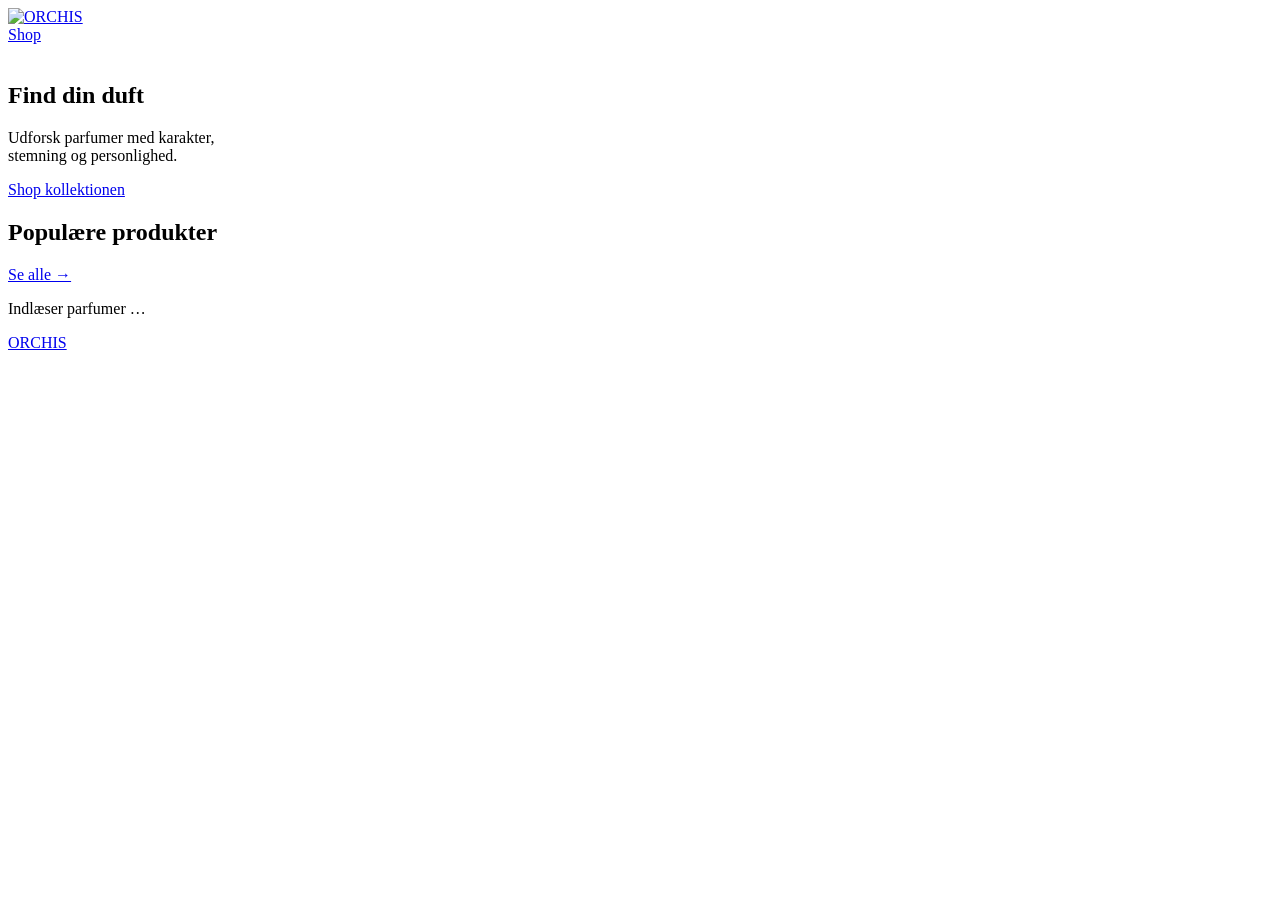
==== index.html @ 402aa551 "forside" ====
<!doctype html>
<html lang="da">
  <head>
    <meta charset="UTF-8" />
    <meta name="viewport" content="width=device-width, initial-scale=1.0" />

    <title>ORCHIS | Find din duft</title>

    <link rel="preconnect" href="https://fonts.googleapis.com" />
    <link rel="preconnect" href="https://fonts.gstatic.com" crossorigin />
    <link href="https://fonts.googleapis.com/css2?family=DM+Sans:wght@400;500;600&family=Playfair+Display:wght@400;500;600&display=swap" rel="stylesheet" />

    <link rel="stylesheet" href="css/index.css" />
    <script src="js/index.js" defer></script>
  </head>

  <body>
    <header class="header">
      <a href="index.html" class="logo" aria-label="ORCHIS – forsiden">
        <img src="images/logo.png" alt="ORCHIS" />
      </a>

      <nav class="navigation" aria-label="Hovednavigation">
        <a href="productlist.html">Shop</a>

        <a href="basket.html" class="kurv" aria-label="Gå til kurv">
          <img src="images/basket.png" alt="" />
        </a>
      </nav>
    </header>

    <main>
      <section class="hero">
        <img src="images/hero.png" alt="" class="hero-image" />

        <div class="hero-content">
          <h1>Find din duft</h1>

          <p>
            Udforsk parfumer med karakter,<br />
            stemning og personlighed.
          </p>

          <a href="productlist.html" class="button"> Shop kollektionen </a>
        </div>
      </section>

      <section class="popular">
        <div class="section-header">
          <h2>Populære produkter</h2>
          <a href="productlist.html" class="see-all">Se alle →</a>
        </div>

        <div id="popularProducts" class="product-grid">
          <p role="status">Indlæser parfumer …</p>
        </div>
      </section>
    </main>

    <footer class="footer">
      <a href="index.html" class="footer-logo">ORCHIS</a>
    </footer>
  </body>
</html>
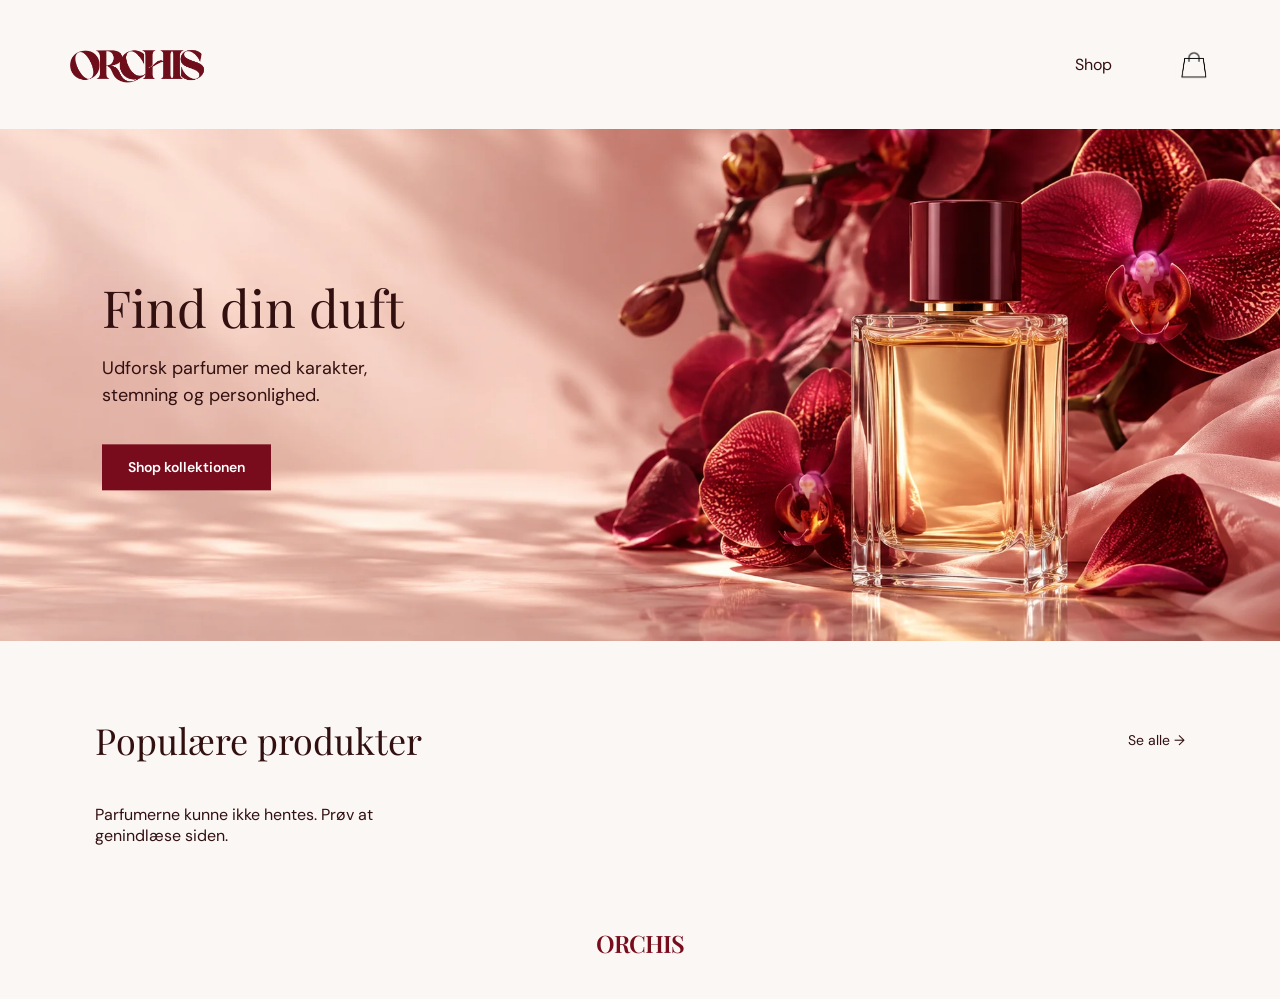
==== commit 84cf39da: "Opdater logo og hero til WebP" ====
--- a/index.html
+++ b/index.html
@@ -17,7 +17,7 @@
   <body>
     <header class="header">
       <a href="index.html" class="logo" aria-label="ORCHIS – forsiden">
-        <img src="images/logo.png" alt="ORCHIS" />
+        <img src="images/logo.webp" alt="ORCHIS" />
       </a>
 
       <nav class="navigation" aria-label="Hovednavigation">
@@ -31,7 +31,7 @@
 
     <main>
       <section class="hero">
-        <img src="images/hero.png" alt="" class="hero-image" />
+        <img src="images/hero.webp" alt="" class="hero-image" />
 
         <div class="hero-content">
           <h1>Find din duft</h1>
--- a/css/index.css
+++ b/css/index.css
@@ -0,0 +1,637 @@
+/* GENERELT */
+
+* {
+  margin: 0;
+  padding: 0;
+  box-sizing: border-box;
+}
+
+:root {
+  --black-bean: #321010;
+  --maroon: #790c1c;
+  --soft-pink: #fbf7f5;
+  --champagne: #fbf7f5;
+}
+
+body {
+  background-color: var(--soft-pink);
+  color: var(--black-bean);
+  font-family: "DM Sans", sans-serif;
+}
+
+h1,
+h2,
+h3 {
+  font-family: "Playfair Display", serif;
+  font-weight: 400;
+}
+
+a {
+  color: inherit;
+  text-decoration: none;
+}
+
+button,
+select {
+  font: inherit;
+}
+
+button {
+  cursor: pointer;
+}
+
+img {
+  max-width: 100%;
+}
+
+:focus-visible {
+  outline: 2px solid var(--maroon);
+  outline-offset: 5px;
+}
+
+[hidden] {
+  display: none !important;
+}
+
+/* LOGO */
+.header .logo {
+  display: block;
+  flex-shrink: 0;
+  width: 150px;
+  line-height: 0;
+}
+
+.header .logo img {
+  display: block;
+  width: 100%;
+  height: auto;
+}
+
+@media (max-width: 480px) {
+  .header .logo {
+    width: 110px;
+  }
+}
+
+/* HEADER */
+
+.header {
+  display: flex;
+  justify-content: space-between;
+  align-items: center;
+  gap: 20px;
+  padding: 40px 5%;
+  background-color: var(--soft-pink);
+}
+
+.navigation {
+  display: flex;
+  align-items: center;
+  gap: 60px;
+}
+
+.navigation > a:not(.kurv) {
+  font-size: 16px;
+}
+
+.navigation > a:not(.kurv):hover {
+  text-decoration: underline;
+  text-underline-offset: 4px;
+}
+
+/* KURV */
+
+.kurv {
+  display: flex;
+  align-items: center;
+  justify-content: center;
+  min-width: 44px;
+  min-height: 44px;
+}
+
+.kurv img {
+  display: block;
+  width: 40px;
+  height: 40px;
+  object-fit: contain;
+}
+
+/* HERO */
+
+.hero {
+  position: relative;
+  background-color: var(--soft-pink);
+}
+
+.hero-image {
+  display: block;
+  width: 100%;
+  height: auto;
+}
+
+.hero-content {
+  position: absolute;
+  top: 50%;
+  left: 8%;
+  transform: translateY(-50%);
+  max-width: 42%;
+}
+
+.hero h1 {
+  font-size: clamp(34px, 4vw, 64px);
+  line-height: 1.1;
+  margin-bottom: 20px;
+}
+
+.hero p {
+  font-size: 18px;
+  line-height: 1.5;
+  margin-bottom: 35px;
+}
+
+/* KNAPPER */
+
+.button {
+  display: inline-block;
+  padding: 14px 26px;
+  border: 0;
+  background-color: var(--maroon);
+  color: white;
+  font-size: 14px;
+  font-weight: 600;
+  text-align: center;
+  transition: background-color 0.3s;
+}
+
+.button:hover {
+  background-color: var(--black-bean);
+}
+
+.button:disabled {
+  opacity: 0.5;
+  cursor: not-allowed;
+}
+
+.text-link {
+  display: inline-block;
+  margin-top: 20px;
+  text-decoration: underline;
+  text-underline-offset: 4px;
+}
+
+/* POPULÆRE PRODUKTER */
+
+.popular {
+  padding: 45px 45px 40px;
+  margin-top: 30px;
+  margin-left: 50px;
+  margin-right: 50px;
+  border-radius: 20px;
+}
+
+.section-header {
+  display: flex;
+  justify-content: space-between;
+  align-items: center;
+  gap: 20px;
+  margin-bottom: 40px;
+}
+
+.section-header h2 {
+  font-size: 36px;
+}
+
+.see-all {
+  flex-shrink: 0;
+  font-size: 14px;
+}
+
+.see-all:hover {
+  text-decoration: underline;
+  text-underline-offset: 4px;
+}
+
+/* PRODUKTKORT */
+
+.product-grid {
+  display: grid;
+  grid-template-columns: repeat(3, minmax(0, 1fr));
+  gap: 35px;
+}
+
+.product-card {
+  min-width: 0;
+  background-color: #ffffff;
+  padding: 25px;
+  border-radius: 10px;
+}
+
+.product-card > a {
+  display: block;
+}
+
+.product-card img {
+  display: block;
+  width: 100%;
+  height: 260px;
+  padding: 25px;
+  object-fit: contain;
+  border-radius: 10px;
+  margin-bottom: 20px;
+}
+
+.brand {
+  font-size: 12px;
+  line-height: 1.5;
+  margin-bottom: 6px;
+}
+
+.product-card h2,
+.product-card h3 {
+  font-size: 21px;
+  line-height: 1.3;
+  margin-bottom: 10px;
+  overflow-wrap: break-word;
+}
+
+.price {
+  font-size: 14px;
+  line-height: 1.5;
+  color: #655858;
+}
+
+.product-card a img {
+  transition: transform 0.25s;
+}
+
+.product-card a:hover img,
+.product-card a:focus-visible img {
+  transform: translateY(-5px);
+}
+
+/* PRODUKTOVERSIGT */
+
+.shop {
+  padding: 60px 8% 90px;
+  min-height: 65vh;
+}
+
+.shop h1 {
+  font-size: 42px;
+  margin-bottom: 15px;
+}
+
+.shop-intro {
+  font-size: 16px;
+  line-height: 1.5;
+}
+
+.shop-controls {
+  display: flex;
+  justify-content: flex-end;
+  flex-wrap: wrap;
+  gap: 20px;
+  margin: 40px 0 20px;
+}
+
+.control {
+  display: flex;
+  flex-direction: column;
+  gap: 8px;
+}
+
+.control label {
+  font-size: 13px;
+}
+
+.control select {
+  max-width: 100%;
+  padding: 10px 14px;
+  border: 1px solid var(--soft-pink);
+  border-radius: 4px;
+  background-color: var(--champagne);
+  color: var(--black-bean);
+  font-size: 14px;
+  cursor: pointer;
+}
+
+.shop-status {
+  font-size: 13px;
+  margin-bottom: 25px;
+  color: #655858;
+}
+
+.shop .product-grid {
+  column-gap: 35px;
+  row-gap: 60px;
+}
+
+/* BETINGET VISNING */
+
+.product-photo {
+  position: relative;
+}
+
+.udsolgt img {
+  filter: grayscale(1);
+  opacity: 0.5;
+}
+
+.sold-label {
+  position: absolute;
+  top: 12px;
+  left: 12px;
+  padding: 6px 10px;
+  background: var(--maroon);
+  color: white;
+  font-size: 12px;
+}
+
+/* PRODUKTDETALJER */
+
+.details-page {
+  max-width: 1400px;
+  min-height: 65vh;
+  margin: auto;
+  padding: 40px 8% 90px;
+}
+
+.details {
+  display: grid;
+  grid-template-columns: minmax(0, 1fr) minmax(0, 1fr);
+  align-items: start;
+  gap: 70px;
+}
+
+.details-image img {
+  display: block;
+  width: 100%;
+  height: 530px;
+  padding: 25px;
+  object-fit: contain;
+}
+
+.details-copy {
+  min-width: 0;
+  padding-top: 25px;
+}
+
+.details-copy h1 {
+  max-width: 430px;
+  margin-bottom: 18px;
+  font-size: clamp(30px, 3vw, 42px);
+  line-height: 1.15;
+  overflow-wrap: break-word;
+}
+
+.details-price {
+  margin-bottom: 25px;
+  font-size: 15px;
+}
+
+.product-information {
+  margin-top: 65px;
+}
+
+.product-information details {
+  border-top: 1px solid var(--soft-pink);
+}
+
+.product-information details:last-child {
+  border-bottom: 1px solid var(--soft-pink);
+}
+
+.product-information summary {
+  padding: 17px 0;
+  font-size: 14px;
+  cursor: pointer;
+}
+
+.product-information details p {
+  margin-bottom: 15px;
+  font-size: 13px;
+  line-height: 1.7;
+}
+
+.basket-status {
+  margin-top: 25px;
+  font-size: 14px;
+  line-height: 1.5;
+}
+
+/* KURV */
+
+.basket-page {
+  max-width: 1200px;
+  min-height: 65vh;
+  margin: auto;
+  padding: 45px 8% 90px;
+}
+
+.basket-page > h1 {
+  margin-bottom: 35px;
+  font-size: 42px;
+}
+
+.kurvProdukt {
+  display: grid;
+  grid-template-columns: 110px minmax(0, 1fr) auto;
+  align-items: center;
+  gap: 25px;
+  padding: 25px 0;
+  border-bottom: 1px solid var(--soft-pink);
+}
+
+.kurvProdukt img {
+  display: block;
+  width: 110px;
+  height: 140px;
+  object-fit: contain;
+}
+
+.basket-product-copy {
+  min-width: 0;
+}
+
+.basket-product-copy h2 {
+  max-width: 340px;
+  margin-bottom: 10px;
+  font-size: 21px;
+  line-height: 1.3;
+  overflow-wrap: break-word;
+}
+
+.quantity {
+  margin-bottom: 10px;
+  font-size: 12px;
+}
+
+.basket-price {
+  font-size: 14px;
+}
+
+.remove-button {
+  padding: 3px 0;
+  border: 0;
+  border-bottom: 1px solid var(--soft-pink);
+  background: none;
+  color: var(--black-bean);
+  font-size: 12px;
+}
+
+.remove-button:hover {
+  color: var(--maroon);
+}
+
+.empty-basket {
+  padding: 20px 0 35px;
+  font-size: 14px;
+}
+
+.basket-summary {
+  margin-top: 40px;
+  max-width: 440px;
+}
+
+.basket-summary h2 {
+  margin-bottom: 22px;
+  font-size: 26px;
+}
+
+.summary-row {
+  display: flex;
+  justify-content: space-between;
+  gap: 20px;
+  margin-bottom: 20px;
+  font-size: 14px;
+}
+
+.demo-note {
+  margin-bottom: 20px;
+  color: #655858;
+  font-size: 12px;
+  line-height: 1.5;
+}
+
+/* FOOTER */
+
+.footer {
+  display: flex;
+  flex-direction: column;
+  align-items: center;
+  gap: 15px;
+  border-top: 1px solid var(--soft-pink);
+  padding: 40px 20px;
+}
+
+.footer-logo {
+  font-family: "Playfair Display", serif;
+  font-size: 24px;
+  font-weight: 600;
+  letter-spacing: -1px;
+  color: var(--maroon);
+}
+
+/* MOBIL */
+
+@media (max-width: 768px) {
+  .header {
+    padding: 20px 6%;
+  }
+
+  .navigation {
+    gap: 25px;
+  }
+
+  .hero-content {
+    position: static;
+    transform: none;
+    max-width: none;
+    padding: 35px 6%;
+  }
+
+  .hero h1 {
+    font-size: 40px;
+    margin-bottom: 15px;
+  }
+
+  .hero p {
+    font-size: 16px;
+    margin-bottom: 25px;
+  }
+
+  .popular {
+    padding: 50px 6% 60px;
+  }
+
+  .section-header {
+    margin-bottom: 30px;
+  }
+
+  .section-header h2 {
+    font-size: 27px;
+  }
+
+  .product-grid {
+    grid-template-columns: repeat(2, minmax(0, 1fr));
+    gap: 25px;
+  }
+
+  .product-card img {
+    height: 180px;
+  }
+
+  .product-card h2,
+  .product-card h3 {
+    font-size: 19px;
+  }
+
+  .shop {
+    padding: 40px 6% 60px;
+  }
+
+  .shop h1 {
+    font-size: 34px;
+  }
+
+  .shop-controls {
+    justify-content: flex-start;
+    margin-top: 30px;
+  }
+
+  .shop .product-grid {
+    gap: 35px 20px;
+  }
+
+  .shop .product-card img {
+    height: 210px;
+    padding: 20px;
+  }
+
+  .details-page,
+  .basket-page {
+    padding: 30px 6% 60px;
+  }
+
+  .details {
+    grid-template-columns: 1fr;
+    gap: 20px;
+  }
+
+  .details-image img {
+    height: 380px;
+  }
+
+  .details-copy {
+    padding-top: 0;
+  }
+
+  .product-information {
+    margin-top: 40px;
+  }
+
+  .popular {
+    margin-left: 0;
+    margin-right: 0;
+  }
+}
